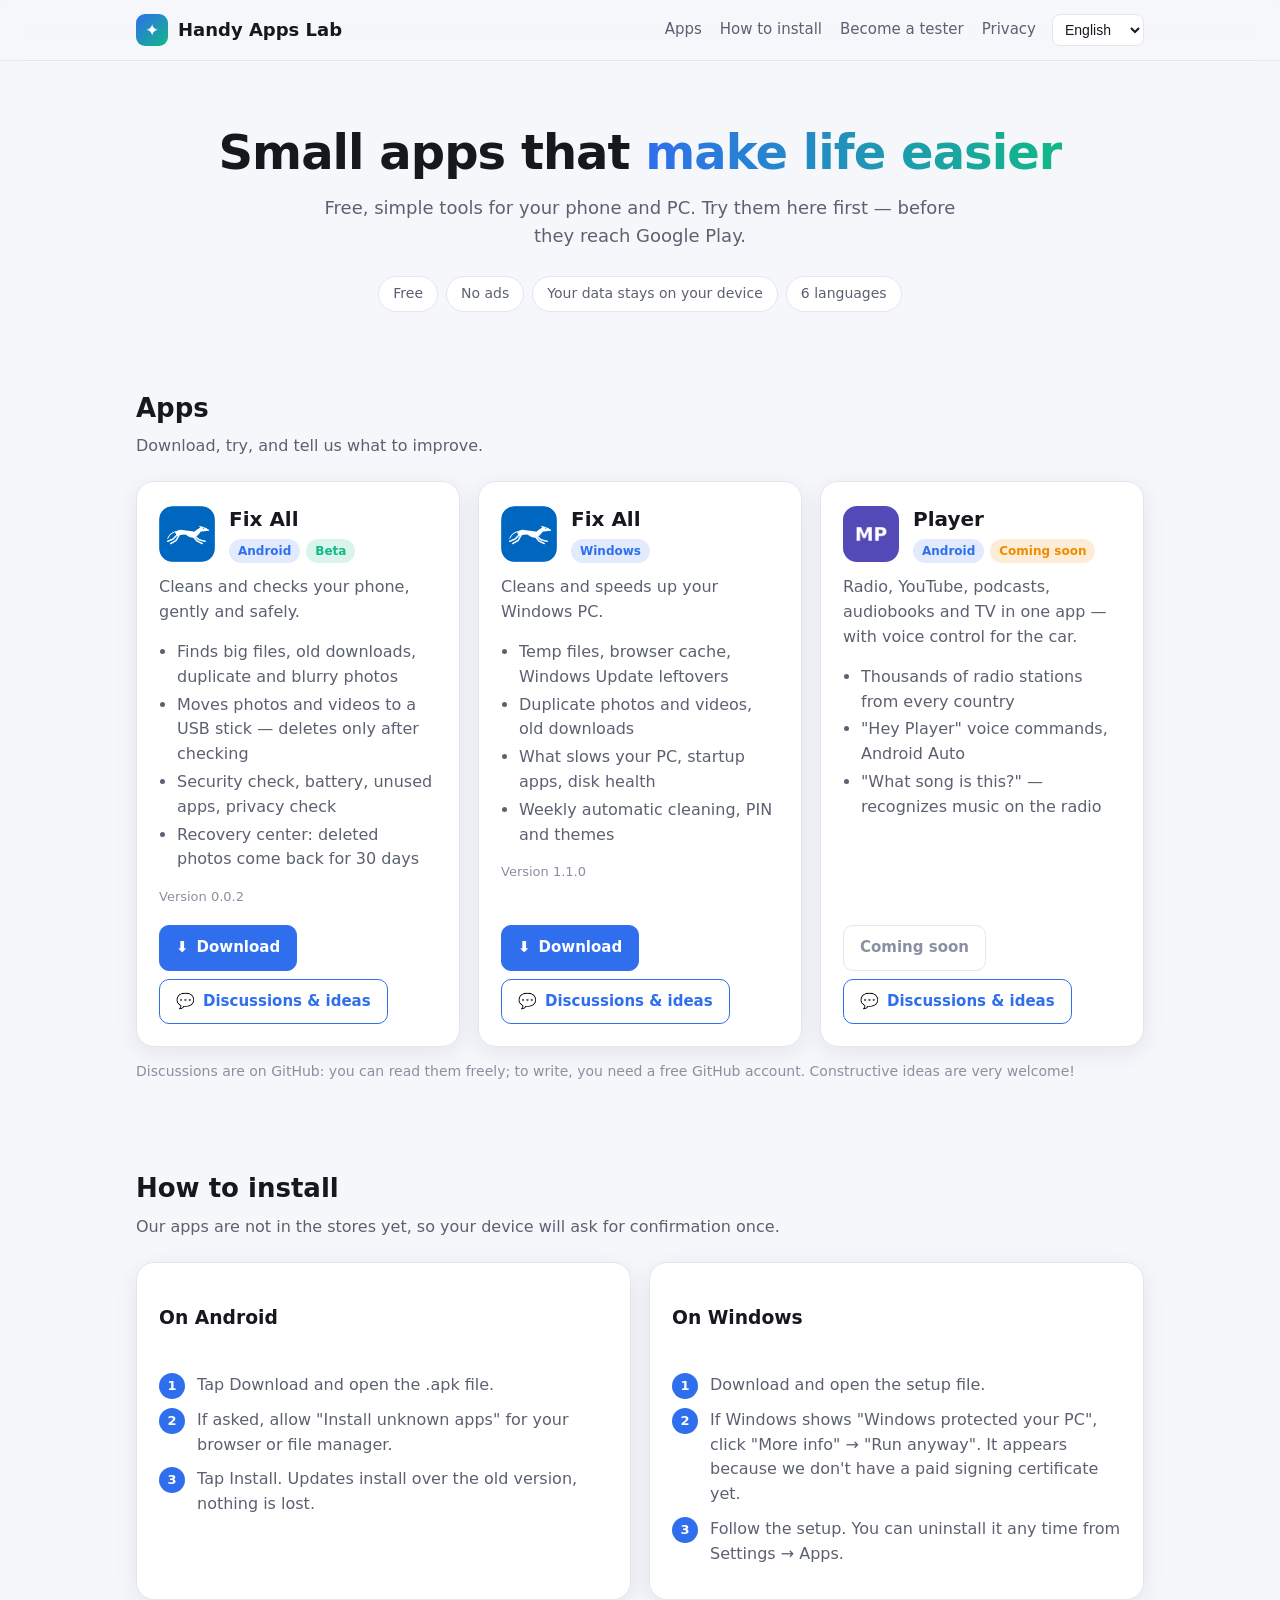
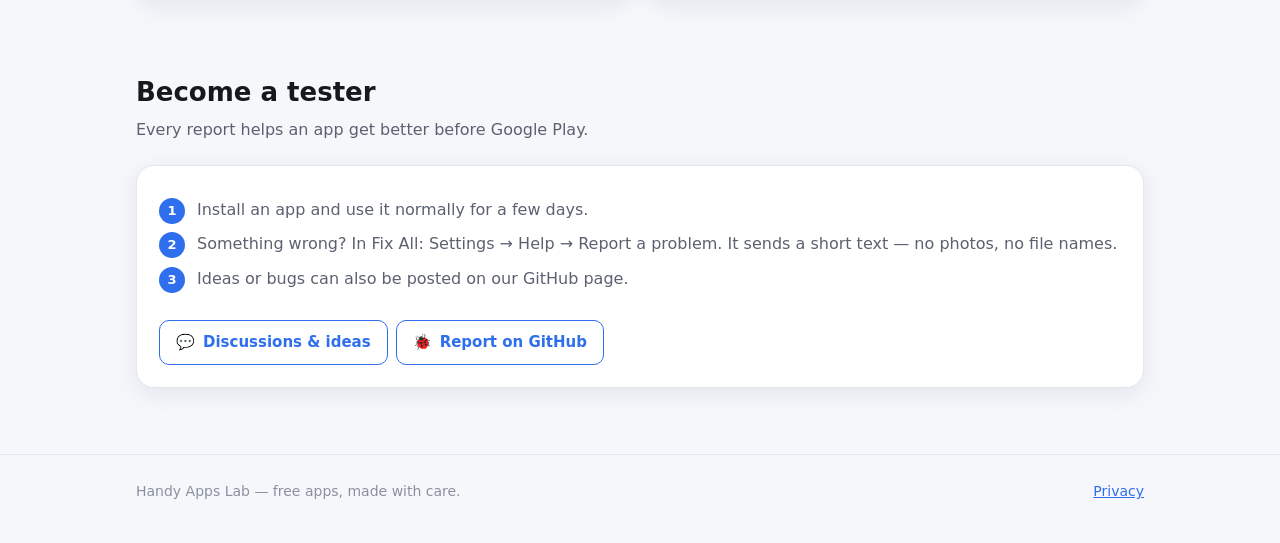
==== index.html @ 9011014f "Handy Apps Lab website: apps, install guide, testers, privacy (6 languages) Co-Authored-By: Claude O" ====
<!doctype html>
<html lang="en">
<head>
  <meta charset="utf-8" />
  <meta name="viewport" content="width=device-width, initial-scale=1" />
  <title>Handy Apps Lab</title>
  <meta name="description" content="Free, simple apps for phone and PC — try them before Google Play." />
  <link rel="icon" href="img/favicon.svg" type="image/svg+xml" />
  <link rel="stylesheet" href="style.css" />
</head>
<body>
  <header>
    <div class="wrap bar">
      <a class="logo" href="#top"><span class="logo-mark">✦</span>Handy Apps Lab</a>
      <nav>
        <a href="#apps" data-t="navApps">Apps</a>
        <a href="#install" data-t="navInstall">How to install</a>
        <a href="#test" data-t="navTest">Become a tester</a>
        <a href="privacy.html" data-keeplang data-t="navPrivacy">Privacy</a>
      </nav>
      <select id="lang" class="lang" aria-label="Language"></select>
    </div>
  </header>

  <main id="top">
    <div class="wrap hero">
      <h1 data-t="heroTitle">Small apps that <span>make life easier</span></h1>
      <p data-t="heroSub"></p>
      <div class="pills">
        <span class="pill" data-t="pFree"></span>
        <span class="pill" data-t="pNoAds"></span>
        <span class="pill" data-t="pPrivate"></span>
        <span class="pill" data-t="pLangs"></span>
      </div>
    </div>

    <section id="apps">
      <div class="wrap">
        <h2 data-t="appsTitle"></h2>
        <p class="lead" data-t="appsLead"></p>
        <div class="grid">
          <article class="card" id="fixall-android">
            <div class="app-head">
              <img src="img/fixall.png" alt="Fix All" />
              <div>
                <h3>Fix All</h3>
                <div class="tags"><span class="tag" data-t="tagAndroid"></span><span class="tag beta" data-t="tagBeta"></span></div>
              </div>
            </div>
            <p data-t="fixMobDesc"></p>
            <ul>
              <li data-t="fixMob1"></li><li data-t="fixMob2"></li><li data-t="fixMob3"></li><li data-t="fixMob4"></li>
            </ul>
            <div class="ver"><span data-t="version"></span> 0.0.2</div>
            <div class="btns">
              <a class="btn primary" data-link="fixallAndroid" href="#">⬇ <span data-t="download"></span></a>
              <a class="btn ghost" data-link="talkFixAll" href="#">💬 <span data-t="discuss"></span></a>
            </div>
          </article>

          <article class="card" id="fixall-windows">
            <div class="app-head">
              <img src="img/fixall.png" alt="Fix All" />
              <div>
                <h3>Fix All</h3>
                <div class="tags"><span class="tag" data-t="tagWindows"></span></div>
              </div>
            </div>
            <p data-t="fixWinDesc"></p>
            <ul>
              <li data-t="fixWin1"></li><li data-t="fixWin2"></li><li data-t="fixWin3"></li><li data-t="fixWin4"></li>
            </ul>
            <div class="ver"><span data-t="version"></span> 1.1.0</div>
            <div class="btns">
              <a class="btn primary" data-link="fixallWindows" href="#">⬇ <span data-t="download"></span></a>
              <a class="btn ghost" data-link="talkFixAll" href="#">💬 <span data-t="discuss"></span></a>
            </div>
          </article>

          <article class="card" id="player">
            <div class="app-head">
              <img src="img/player.png" alt="Player" />
              <div>
                <h3>Player</h3>
                <div class="tags"><span class="tag" data-t="tagAndroid"></span><span class="tag soon" data-t="tagSoon"></span></div>
              </div>
            </div>
            <p data-t="playerDesc"></p>
            <ul>
              <li data-t="player1"></li><li data-t="player2"></li><li data-t="player3"></li>
            </ul>
            <div class="btns">
              <span class="btn off" data-t="soon"></span>
              <a class="btn ghost" data-link="talkPlayer" href="#">💬 <span data-t="discuss"></span></a>
            </div>
          </article>
        </div>
        <p class="note" data-t="discussNote"></p>
      </div>
    </section>

    <section id="install">
      <div class="wrap">
        <h2 data-t="installTitle"></h2>
        <p class="lead" data-t="installLead"></p>
        <div class="grid">
          <div class="card">
            <h3 data-t="instAndroid"></h3>
            <ol class="steps"><li data-t="a1"></li><li data-t="a2"></li><li data-t="a3"></li></ol>
          </div>
          <div class="card">
            <h3 data-t="instWindows"></h3>
            <ol class="steps"><li data-t="w1"></li><li data-t="w2"></li><li data-t="w3"></li></ol>
          </div>
        </div>
      </div>
    </section>

    <section id="test">
      <div class="wrap">
        <h2 data-t="testTitle"></h2>
        <p class="lead" data-t="testLead"></p>
        <div class="card">
          <ol class="steps"><li data-t="t1"></li><li data-t="t2"></li><li data-t="t3"></li></ol>
          <div class="btns">
            <a class="btn ghost" data-link="talkAll" href="#">💬 <span data-t="discuss"></span></a>
            <a class="btn ghost" data-link="issues" href="#">🐞 <span data-t="reportBtn"></span></a>
          </div>
        </div>
      </div>
    </section>
  </main>

  <footer>
    <div class="wrap">
      <span data-t="footer"></span>
      <a href="privacy.html" data-keeplang data-t="navPrivacy">Privacy</a>
    </div>
  </footer>

  <script src="i18n.js"></script>
  <script>initLang();</script>
</body>
</html>
---- style.css ----
:root {
  --bg: #f6f7fb;
  --card: #ffffff;
  --text: #16181d;
  --sub: #5b6170;
  --muted: #8a90a0;
  --border: #e3e6ee;
  --accent: #2f6fed;
  --accent-2: #12b886;
  --soon: #f08c00;
  --shadow: 0 6px 24px rgba(20, 30, 60, 0.08);
  color-scheme: light;
}
@media (prefers-color-scheme: dark) {
  :root {
    --bg: #0f1115;
    --card: #181b22;
    --text: #eef0f4;
    --sub: #aab0bd;
    --muted: #7c8392;
    --border: #2a2f3a;
    --accent: #5b8cff;
    --accent-2: #38d9a9;
    --soon: #ffa94d;
    --shadow: 0 6px 24px rgba(0, 0, 0, 0.35);
    color-scheme: dark;
  }
}
* { box-sizing: border-box; }
html { scroll-behavior: smooth; }
body {
  margin: 0;
  font-family: system-ui, -apple-system, 'Segoe UI', Roboto, sans-serif;
  background: var(--bg);
  color: var(--text);
  line-height: 1.55;
}
a { color: var(--accent); }
.wrap { max-width: 1040px; margin: 0 auto; padding: 0 16px; }

header {
  position: sticky; top: 0; z-index: 5;
  background: color-mix(in srgb, var(--bg) 88%, transparent);
  backdrop-filter: blur(8px);
  border-bottom: 1px solid var(--border);
}
.bar { display: flex; align-items: center; gap: 16px; height: 60px; }
.logo { display: flex; align-items: center; gap: 10px; font-weight: 800; font-size: 18px; color: var(--text); text-decoration: none; }
.logo-mark {
  width: 32px; height: 32px; border-radius: 9px; display: grid; place-items: center;
  background: linear-gradient(135deg, var(--accent), var(--accent-2)); color: #fff; font-size: 17px;
}
nav { display: flex; gap: 18px; margin-left: auto; }
nav a { color: var(--sub); text-decoration: none; font-weight: 500; font-size: 15px; }
nav a:hover { color: var(--text); }
select.lang {
  border: 1px solid var(--border); background: var(--card); color: var(--text);
  border-radius: 8px; padding: 6px 8px; font-size: 14px;
}

.hero { padding: 64px 0 40px; text-align: center; }
.hero h1 { font-size: clamp(30px, 5vw, 48px); line-height: 1.15; margin: 0 0 14px; letter-spacing: -0.02em; }
.hero h1 span { background: linear-gradient(90deg, var(--accent), var(--accent-2)); -webkit-background-clip: text; background-clip: text; color: transparent; }
.hero p { color: var(--sub); font-size: 18px; max-width: 640px; margin: 0 auto 26px; }
.pills { display: flex; flex-wrap: wrap; justify-content: center; gap: 8px; }
.pill { border: 1px solid var(--border); background: var(--card); border-radius: 999px; padding: 6px 14px; font-size: 14px; color: var(--sub); }

section { padding: 36px 0; }
h2 { font-size: 26px; margin: 0 0 6px; }
.lead { color: var(--sub); margin: 0 0 22px; }

.grid { display: grid; grid-template-columns: repeat(auto-fit, minmax(290px, 1fr)); gap: 18px; }
.card {
  background: var(--card); border: 1px solid var(--border); border-radius: 18px;
  padding: 22px; box-shadow: var(--shadow); display: flex; flex-direction: column; gap: 12px;
}
.app-head { display: flex; gap: 14px; align-items: center; }
.app-head img { width: 56px; height: 56px; border-radius: 14px; }
.app-head h3 { margin: 0; font-size: 20px; }
.tags { display: flex; gap: 6px; flex-wrap: wrap; margin-top: 4px; }
.tag { font-size: 12px; font-weight: 600; padding: 3px 9px; border-radius: 999px; background: color-mix(in srgb, var(--accent) 14%, transparent); color: var(--accent); }
.tag.beta { background: color-mix(in srgb, var(--accent-2) 16%, transparent); color: var(--accent-2); }
.tag.soon { background: color-mix(in srgb, var(--soon) 16%, transparent); color: var(--soon); }
.card p { margin: 0; color: var(--sub); }
.card ul { margin: 0; padding-left: 18px; color: var(--sub); }
.card li { margin: 3px 0; }
.btns { display: flex; gap: 8px; flex-wrap: wrap; margin-top: auto; padding-top: 6px; }
.btn {
  display: inline-flex; align-items: center; gap: 8px; text-decoration: none; font-weight: 600;
  border-radius: 10px; padding: 10px 16px; font-size: 15px; border: 1px solid var(--accent);
}
.btn.primary { background: var(--accent); color: #fff; }
.btn.ghost { color: var(--accent); background: transparent; }
.btn.off { border-color: var(--border); color: var(--muted); pointer-events: none; }
.ver { font-size: 13px; color: var(--muted); }

.steps { counter-reset: s; list-style: none; padding: 0; margin: 0; }
.steps li { counter-increment: s; position: relative; padding-left: 38px; margin: 10px 0; color: var(--sub); }
.steps li::before {
  content: counter(s); position: absolute; left: 0; top: 0; width: 26px; height: 26px; border-radius: 50%;
  background: var(--accent); color: #fff; display: grid; place-items: center; font-size: 13px; font-weight: 700;
}
.note { font-size: 14px; color: var(--muted); }

footer { border-top: 1px solid var(--border); margin-top: 30px; padding: 26px 0 40px; color: var(--muted); font-size: 14px; }
footer .wrap { display: flex; flex-wrap: wrap; gap: 14px; justify-content: space-between; }

.doc { max-width: 760px; }
.doc h1 { font-size: 32px; margin: 36px 0 6px; }
.doc h2 { font-size: 20px; margin-top: 28px; }
.doc p, .doc li { color: var(--sub); }

@media (max-width: 640px) {
  nav { display: none; }
  .bar { justify-content: space-between; }
  .hero { padding: 40px 0 24px; }
}
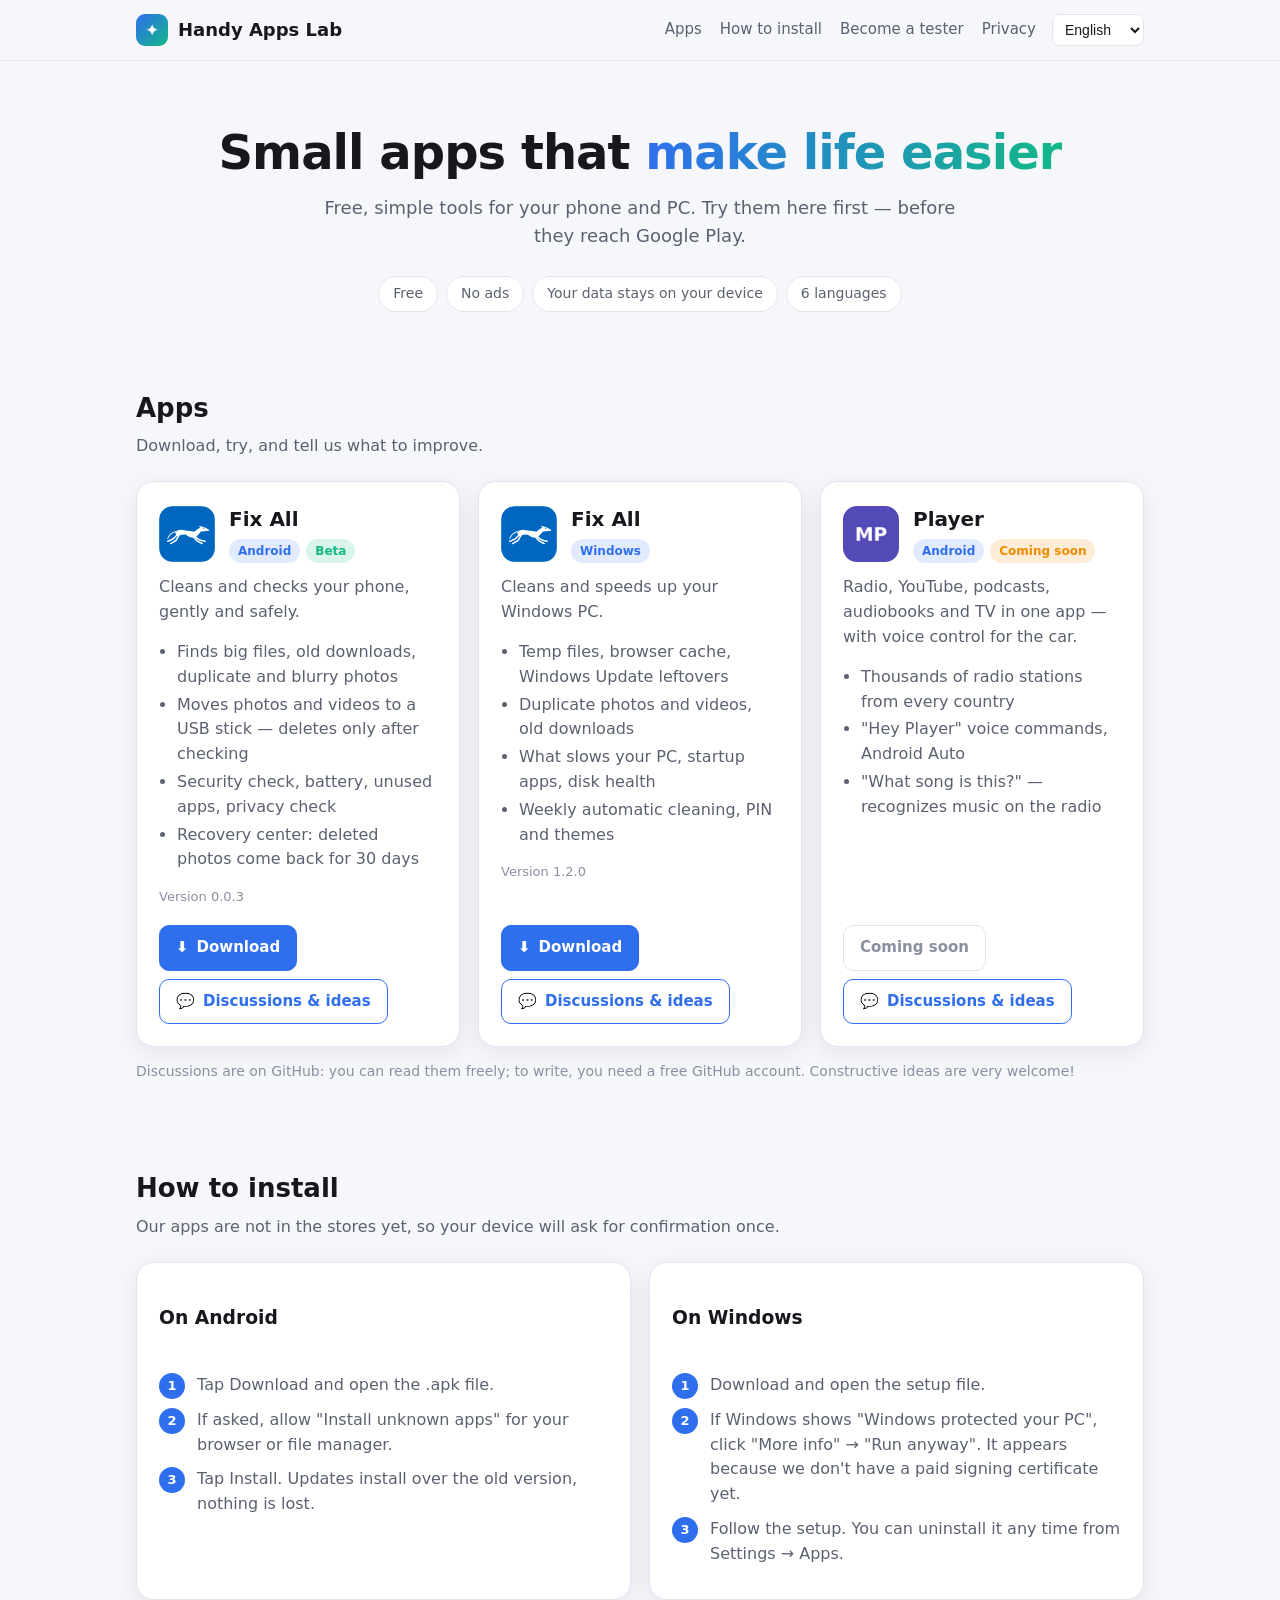
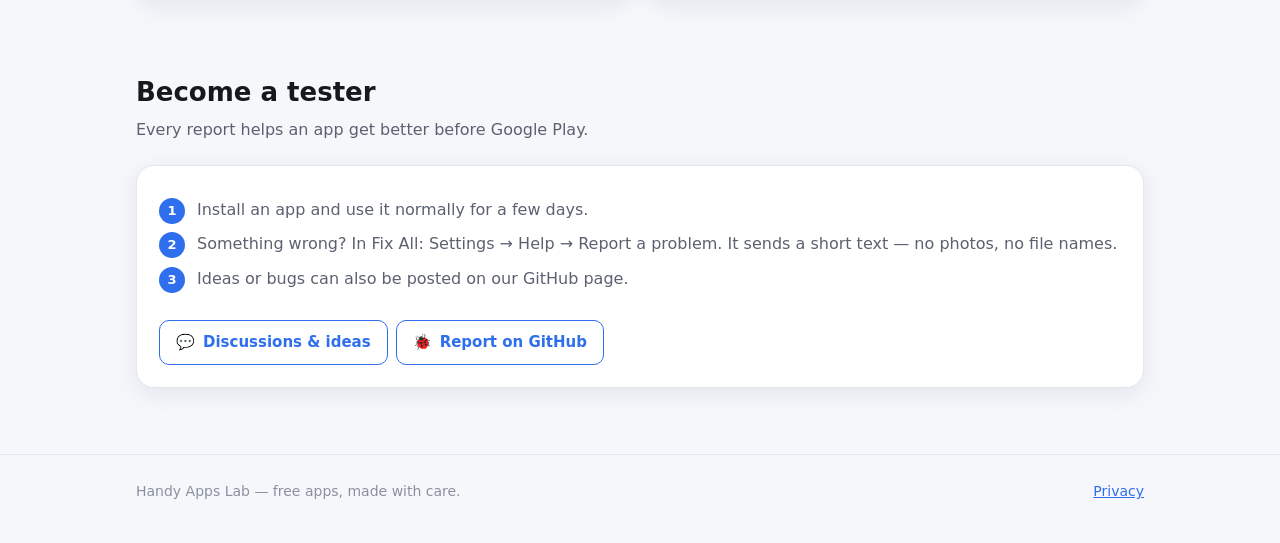
==== commit c6f9350d: "Fix All Android 0.0.3 and Windows 1.2.0: direct problem reports Co-Authored-By: Claude Opus 5.5 <nor" ====
--- a/index.html
+++ b/index.html
@@ -51,7 +51,7 @@
             <ul>
               <li data-t="fixMob1"></li><li data-t="fixMob2"></li><li data-t="fixMob3"></li><li data-t="fixMob4"></li>
             </ul>
-            <div class="ver"><span data-t="version"></span> 0.0.2</div>
+            <div class="ver"><span data-t="version"></span> 0.0.3</div>
             <div class="btns">
               <a class="btn primary" data-link="fixallAndroid" href="#">⬇ <span data-t="download"></span></a>
               <a class="btn ghost" data-link="talkFixAll" href="#">💬 <span data-t="discuss"></span></a>
@@ -70,7 +70,7 @@
             <ul>
               <li data-t="fixWin1"></li><li data-t="fixWin2"></li><li data-t="fixWin3"></li><li data-t="fixWin4"></li>
             </ul>
-            <div class="ver"><span data-t="version"></span> 1.1.0</div>
+            <div class="ver"><span data-t="version"></span> 1.2.0</div>
             <div class="btns">
               <a class="btn primary" data-link="fixallWindows" href="#">⬇ <span data-t="download"></span></a>
               <a class="btn ghost" data-link="talkFixAll" href="#">💬 <span data-t="discuss"></span></a>
